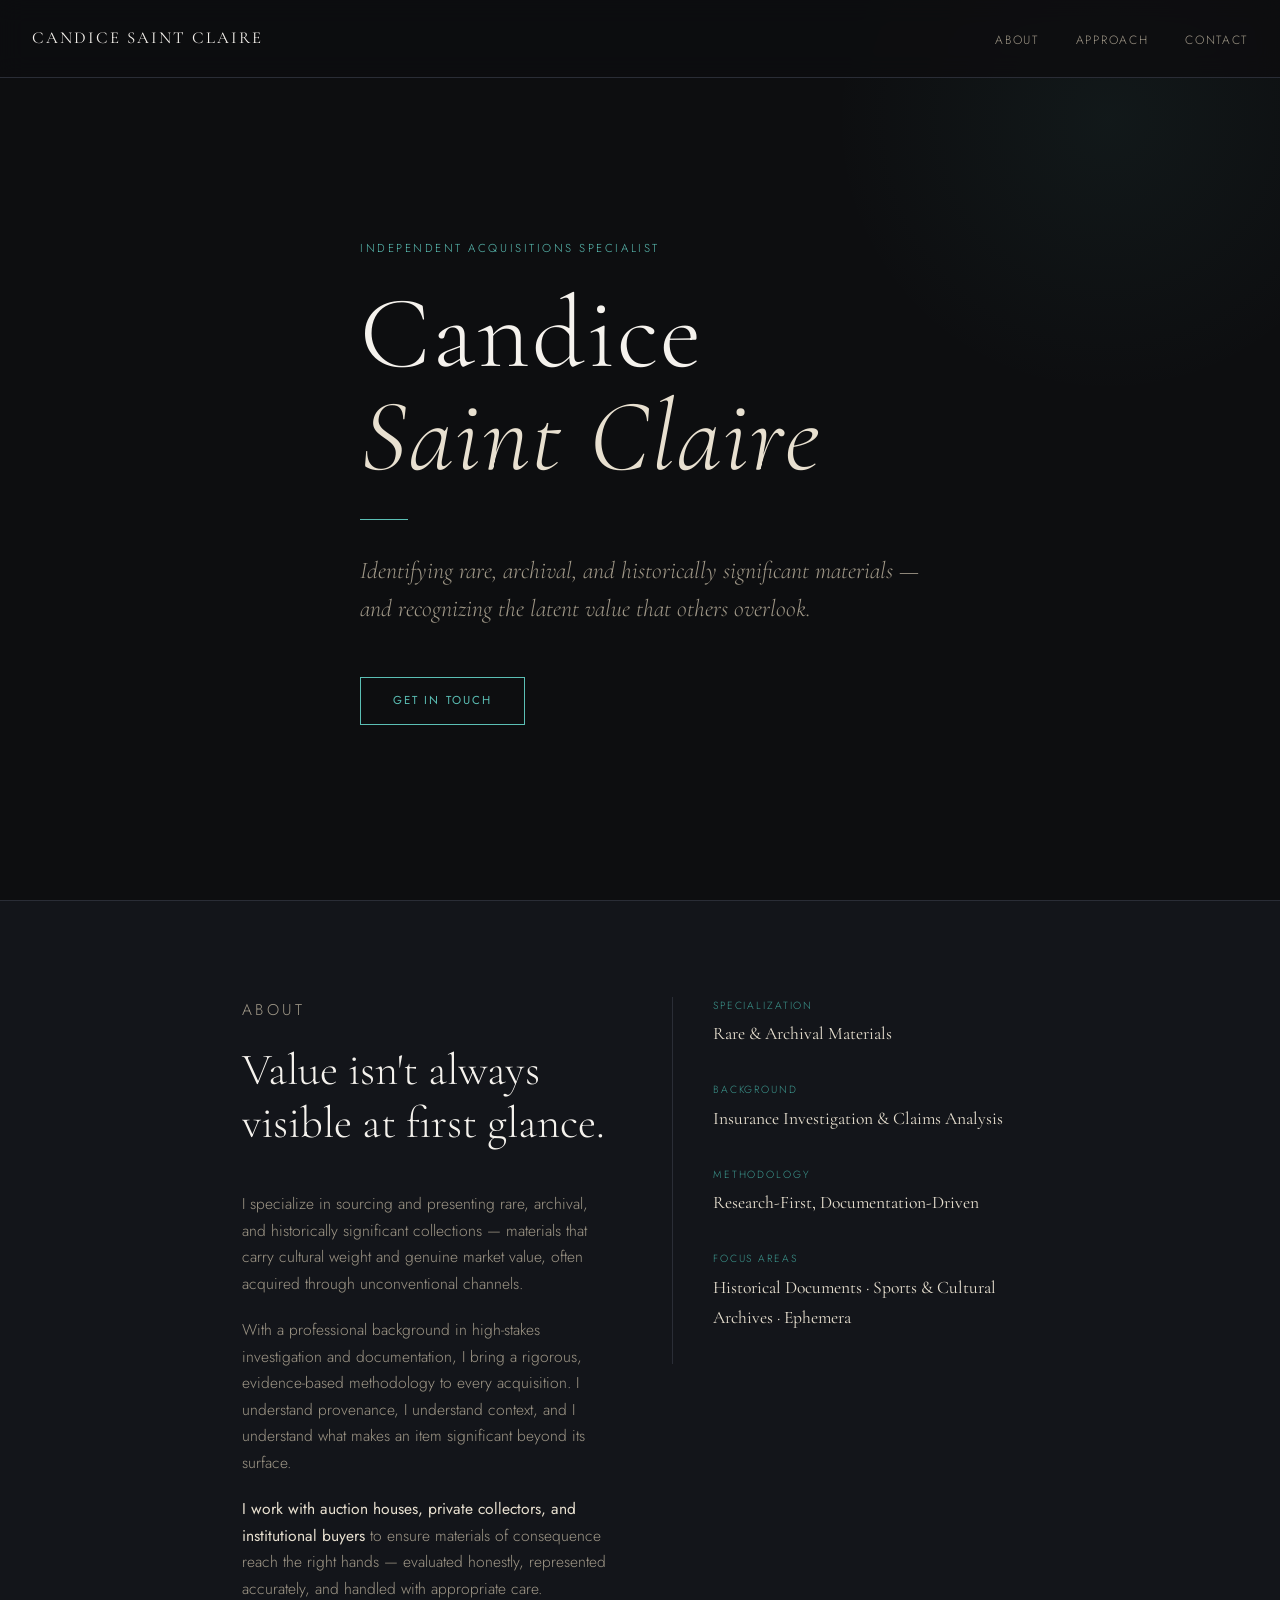
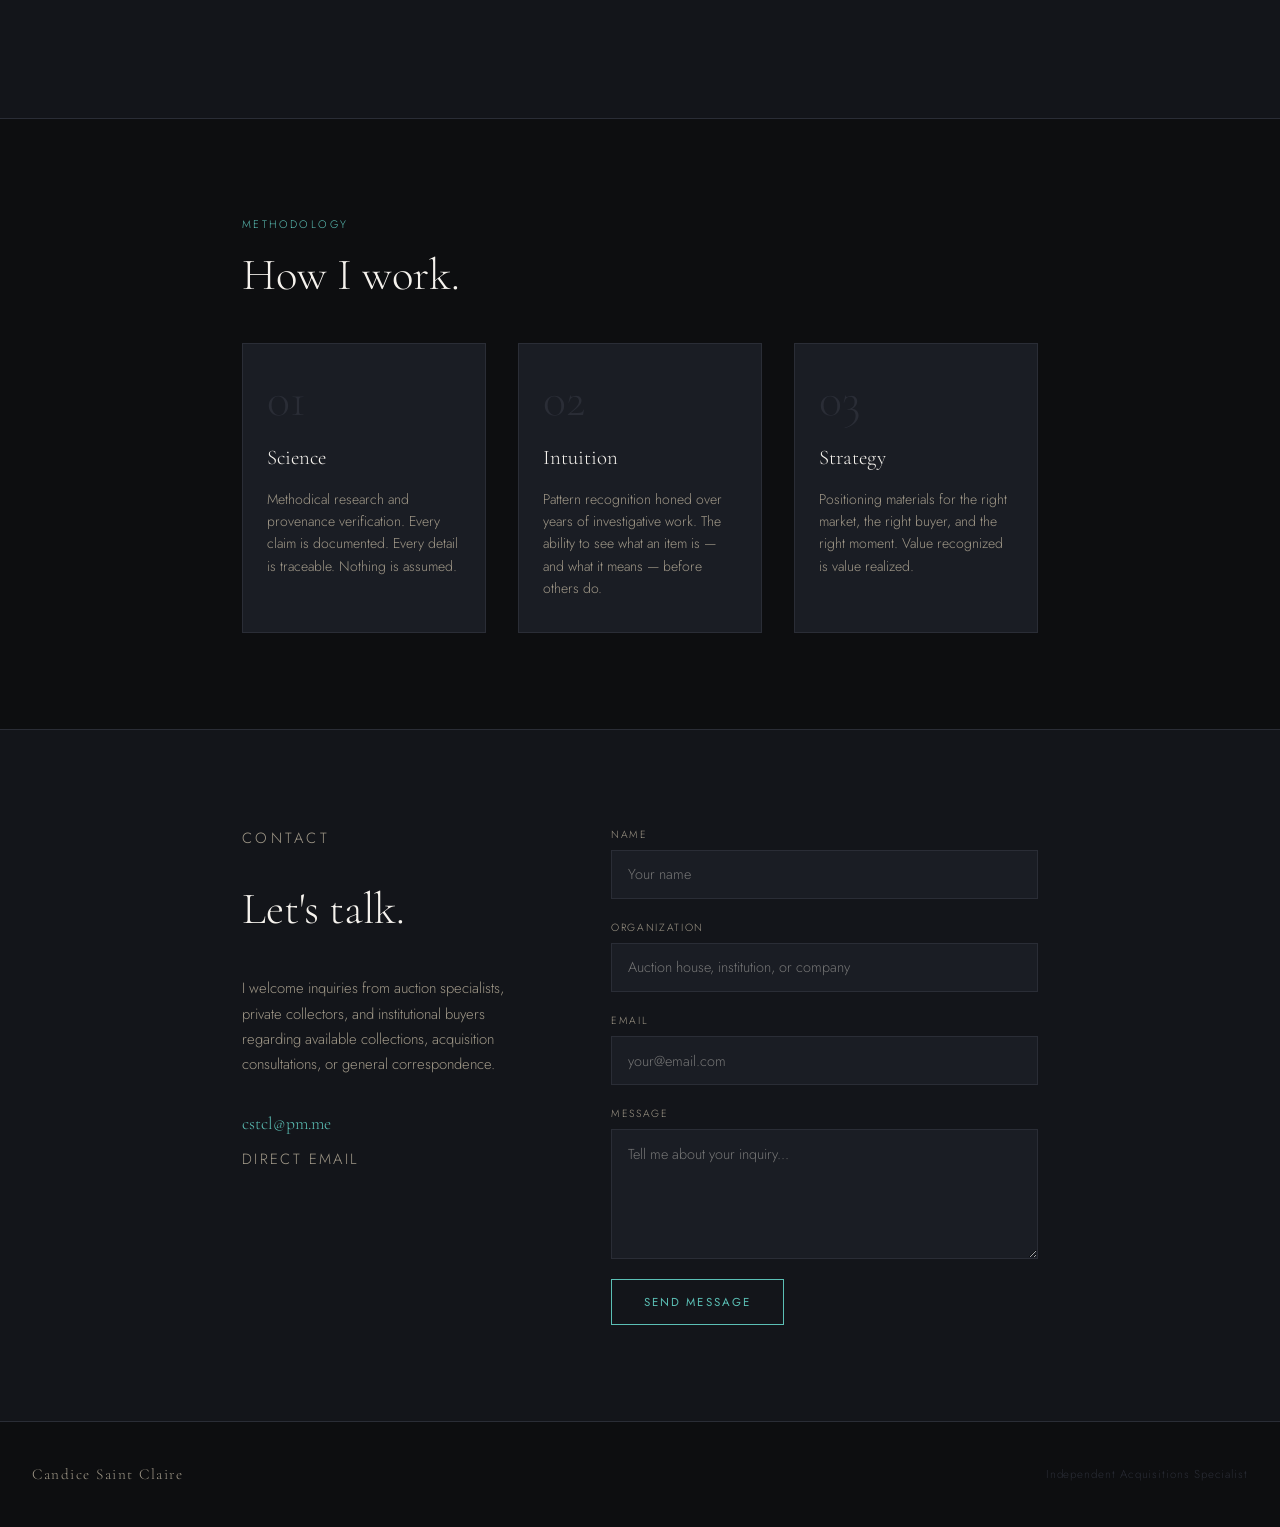
==== index.html @ 941d1e50 "Add files via upload" ====
<!DOCTYPE html>
<html lang="en">
<head>
  <meta charset="UTF-8" />
  <meta name="viewport" content="width=device-width, initial-scale=1.0" />
  <title>Candice Saint Claire — Independent Acquisitions Specialist</title>
  <meta name="description" content="Candice Saint Claire is an independent acquisitions specialist with a focus on rare, archival, and historically significant materials — uncovering the latent value others overlook." />
  <link rel="canonical" href="https://www.candicesaintclaire.com" />
  <link rel="preconnect" href="https://fonts.googleapis.com" />
  <link rel="preconnect" href="https://fonts.gstatic.com" crossorigin />
  <link href="https://fonts.googleapis.com/css2?family=Cormorant+Garamond:ital,wght@0,300;0,400;0,500;0,600;1,300;1,400&family=Jost:wght@300;400;500&display=swap" rel="stylesheet" />

  <style>
    :root {
      --bg:        #0d0e10;
      --bg2:       #13151a;
      --surface:   #1a1d24;
      --border:    #2a2d36;
      --teal:      #5bbfb5;
      --teal-dim:  #3d9990;
      --cream:     #e8e0d0;
      --cream-dim: #a09888;
      --white:     #f5f2ed;
    }

    *, *::before, *::after { box-sizing: border-box; margin: 0; padding: 0; }

    html { scroll-behavior: smooth; }

    body {
      background: var(--bg);
      color: var(--cream);
      font-family: 'Jost', sans-serif;
      font-weight: 300;
      font-size: 16px;
      line-height: 1.7;
      -webkit-font-smoothing: antialiased;
    }

    /* ── LAYOUT ── */
    .container {
      max-width: 860px;
      margin: 0 auto;
      padding: 0 2rem;
    }

    section { padding: 6rem 0; }

    /* ── HEADER / NAV ── */
    header {
      position: fixed;
      top: 0; left: 0; right: 0;
      z-index: 100;
      padding: 1.5rem 2rem;
      display: flex;
      justify-content: space-between;
      align-items: center;
      background: rgba(13,14,16,0.85);
      backdrop-filter: blur(12px);
      border-bottom: 1px solid var(--border);
    }

    .nav-name {
      font-family: 'Cormorant Garamond', serif;
      font-size: 1.05rem;
      font-weight: 400;
      letter-spacing: 0.12em;
      text-transform: uppercase;
      color: var(--white);
    }

    nav a {
      font-size: 0.75rem;
      letter-spacing: 0.14em;
      text-transform: uppercase;
      color: var(--cream-dim);
      text-decoration: none;
      margin-left: 2rem;
      transition: color 0.2s;
    }
    nav a:hover { color: var(--teal); }

    /* ── HERO ── */
    #hero {
      min-height: 100vh;
      display: flex;
      flex-direction: column;
      justify-content: center;
      padding-top: 8rem;
      padding-bottom: 4rem;
      position: relative;
      overflow: hidden;
    }

    #hero::before {
      content: '';
      position: absolute;
      top: -20%;
      right: -10%;
      width: 600px;
      height: 600px;
      background: radial-gradient(circle, rgba(91,191,181,0.06) 0%, transparent 65%);
      pointer-events: none;
    }

    .hero-eyebrow {
      font-size: 0.72rem;
      letter-spacing: 0.22em;
      text-transform: uppercase;
      color: var(--teal);
      margin-bottom: 1.5rem;
      opacity: 0;
      animation: fadeUp 0.8s ease 0.2s forwards;
    }

    .hero-name {
      font-family: 'Cormorant Garamond', serif;
      font-size: clamp(3rem, 8vw, 6.5rem);
      font-weight: 300;
      line-height: 1.0;
      letter-spacing: 0.02em;
      color: var(--white);
      margin-bottom: 2rem;
      opacity: 0;
      animation: fadeUp 0.8s ease 0.4s forwards;
    }

    .hero-name em {
      font-style: italic;
      color: var(--cream);
    }

    .hero-rule {
      width: 48px;
      height: 1px;
      background: var(--teal);
      margin-bottom: 2rem;
      opacity: 0;
      animation: fadeUp 0.8s ease 0.6s forwards;
    }

    .hero-statement {
      font-family: 'Cormorant Garamond', serif;
      font-size: clamp(1.15rem, 2.5vw, 1.5rem);
      font-weight: 300;
      font-style: italic;
      color: var(--cream-dim);
      max-width: 560px;
      line-height: 1.6;
      opacity: 0;
      animation: fadeUp 0.8s ease 0.75s forwards;
    }

    .hero-cta {
      margin-top: 3rem;
      opacity: 0;
      animation: fadeUp 0.8s ease 0.9s forwards;
    }

    .btn {
      display: inline-block;
      padding: 0.85rem 2rem;
      font-family: 'Jost', sans-serif;
      font-size: 0.72rem;
      font-weight: 400;
      letter-spacing: 0.18em;
      text-transform: uppercase;
      text-decoration: none;
      border: 1px solid var(--teal);
      color: var(--teal);
      background: transparent;
      cursor: pointer;
      transition: background 0.25s, color 0.25s;
    }
    .btn:hover { background: var(--teal); color: var(--bg); }

    /* ── SECTION TITLES ── */
    .section-label {
      font-size: 0.68rem;
      letter-spacing: 0.22em;
      text-transform: uppercase;
      color: var(--teal);
      margin-bottom: 1rem;
    }

    .section-title {
      font-family: 'Cormorant Garamond', serif;
      font-size: clamp(1.8rem, 4vw, 2.8rem);
      font-weight: 300;
      color: var(--white);
      line-height: 1.2;
      margin-bottom: 2.5rem;
    }

    /* ── ABOUT ── */
    #about { background: var(--bg2); }

    .about-grid {
      display: grid;
      grid-template-columns: 1fr 1fr;
      gap: 4rem;
      align-items: start;
    }

    .about-body p {
      color: var(--cream-dim);
      margin-bottom: 1.25rem;
      font-size: 0.975rem;
    }

    .about-body p strong {
      color: var(--cream);
      font-weight: 400;
    }

    .credentials {
      border-left: 1px solid var(--border);
      padding-left: 2.5rem;
    }

    .credential-item {
      margin-bottom: 2rem;
    }

    .credential-label {
      font-size: 0.65rem;
      letter-spacing: 0.18em;
      text-transform: uppercase;
      color: var(--teal-dim);
      margin-bottom: 0.3rem;
    }

    .credential-value {
      font-family: 'Cormorant Garamond', serif;
      font-size: 1.1rem;
      color: var(--cream);
      font-weight: 400;
    }

    /* ── APPROACH ── */
    .approach-grid {
      display: grid;
      grid-template-columns: repeat(3, 1fr);
      gap: 2rem;
      margin-top: 1rem;
    }

    .approach-card {
      border: 1px solid var(--border);
      padding: 2rem 1.5rem;
      background: var(--surface);
      transition: border-color 0.25s;
    }
    .approach-card:hover { border-color: var(--teal-dim); }

    .approach-number {
      font-family: 'Cormorant Garamond', serif;
      font-size: 3rem;
      font-weight: 300;
      color: var(--border);
      line-height: 1;
      margin-bottom: 1rem;
    }

    .approach-title {
      font-family: 'Cormorant Garamond', serif;
      font-size: 1.3rem;
      color: var(--white);
      margin-bottom: 0.75rem;
    }

    .approach-desc {
      font-size: 0.875rem;
      color: var(--cream-dim);
      line-height: 1.6;
    }

    /* ── CONTACT ── */
    #contact { background: var(--bg2); }

    .contact-grid {
      display: grid;
      grid-template-columns: 1fr 1.4fr;
      gap: 4rem;
      align-items: start;
    }

    .contact-info p {
      font-size: 0.925rem;
      color: var(--cream-dim);
      margin-bottom: 2rem;
    }

    .contact-email-link {
      display: block;
      font-family: 'Cormorant Garamond', serif;
      font-size: 1.1rem;
      color: var(--teal);
      text-decoration: none;
      margin-bottom: 0.5rem;
      transition: color 0.2s;
    }
    .contact-email-link:hover { color: var(--white); }

    .contact-email-label {
      font-size: 0.65rem;
      letter-spacing: 0.16em;
      text-transform: uppercase;
      color: var(--cream-dim);
    }

    /* ── FORM ── */
    .contact-form {
      display: flex;
      flex-direction: column;
      gap: 1.25rem;
    }

    .form-group {
      display: flex;
      flex-direction: column;
      gap: 0.4rem;
    }

    .form-label {
      font-size: 0.65rem;
      letter-spacing: 0.16em;
      text-transform: uppercase;
      color: var(--cream-dim);
    }

    .form-input,
    .form-textarea {
      background: var(--surface);
      border: 1px solid var(--border);
      color: var(--cream);
      font-family: 'Jost', sans-serif;
      font-size: 0.9rem;
      font-weight: 300;
      padding: 0.85rem 1rem;
      outline: none;
      transition: border-color 0.2s;
      width: 100%;
    }

    .form-input:focus,
    .form-textarea:focus { border-color: var(--teal-dim); }

    .form-textarea { resize: vertical; min-height: 130px; }

    .form-submit {
      align-self: flex-start;
      background: transparent;
      border: 1px solid var(--teal);
      color: var(--teal);
      cursor: pointer;
      font-family: 'Jost', sans-serif;
      font-size: 0.72rem;
      font-weight: 400;
      letter-spacing: 0.18em;
      padding: 0.85rem 2rem;
      text-transform: uppercase;
      transition: background 0.25s, color 0.25s;
    }
    .form-submit:hover { background: var(--teal); color: var(--bg); }

    .form-success {
      display: none;
      font-family: 'Cormorant Garamond', serif;
      font-size: 1.1rem;
      font-style: italic;
      color: var(--teal);
      padding: 1rem 0;
    }

    /* ── FOOTER ── */
    footer {
      padding: 2.5rem 2rem;
      border-top: 1px solid var(--border);
      display: flex;
      justify-content: space-between;
      align-items: center;
    }

    .footer-name {
      font-family: 'Cormorant Garamond', serif;
      font-size: 0.95rem;
      letter-spacing: 0.1em;
      color: var(--cream-dim);
    }

    .footer-note {
      font-size: 0.72rem;
      color: var(--border);
      letter-spacing: 0.08em;
    }

    /* ── DIVIDER ── */
    .rule {
      width: 100%;
      height: 1px;
      background: var(--border);
      margin: 0;
    }

    /* ── ANIMATIONS ── */
    @keyframes fadeUp {
      from { opacity: 0; transform: translateY(20px); }
      to   { opacity: 1; transform: translateY(0); }
    }

    .reveal {
      opacity: 0;
      transform: translateY(24px);
      transition: opacity 0.7s ease, transform 0.7s ease;
    }
    .reveal.visible {
      opacity: 1;
      transform: translateY(0);
    }

    /* ── RESPONSIVE ── */
    @media (max-width: 680px) {
      .about-grid,
      .contact-grid { grid-template-columns: 1fr; gap: 2.5rem; }
      .credentials { border-left: none; border-top: 1px solid var(--border); padding-left: 0; padding-top: 2rem; }
      .approach-grid { grid-template-columns: 1fr; }
      footer { flex-direction: column; gap: 0.75rem; text-align: center; }
      nav a:first-child { margin-left: 0; }
    }
  </style>
</head>

<body>

  <!-- HEADER -->
  <header>
    <span class="nav-name">Candice Saint Claire</span>
    <nav>
      <a href="#about">About</a>
      <a href="#approach">Approach</a>
      <a href="#contact">Contact</a>
    </nav>
  </header>

  <!-- HERO -->
  <section id="hero">
    <div class="container">
      <p class="hero-eyebrow">Independent Acquisitions Specialist</p>
      <h1 class="hero-name">Candice<br><em>Saint Claire</em></h1>
      <div class="hero-rule"></div>
      <p class="hero-statement">Identifying rare, archival, and historically significant materials — and recognizing the latent value that others overlook.</p>
      <div class="hero-cta">
        <a href="#contact" class="btn">Get in Touch</a>
      </div>
    </div>
  </section>

  <div class="rule"></div>

  <!-- ABOUT -->
  <section id="about">
    <div class="container">
      <div class="about-grid">
        <div class="about-body reveal">
          <p class="section-label">About</p>
          <h2 class="section-title">Value isn't always visible at first glance.</h2>
          <p>I specialize in sourcing and presenting rare, archival, and historically significant collections — materials that carry cultural weight and genuine market value, often acquired through unconventional channels.</p>
          <p>With a professional background in high-stakes investigation and documentation, I bring a rigorous, evidence-based methodology to every acquisition. I understand provenance, I understand context, and I understand what makes an item significant beyond its surface.</p>
          <p><strong>I work with auction houses, private collectors, and institutional buyers</strong> to ensure materials of consequence reach the right hands — evaluated honestly, represented accurately, and handled with appropriate care.</p>
        </div>
        <div class="credentials reveal">
          <div class="credential-item">
            <p class="credential-label">Specialization</p>
            <p class="credential-value">Rare &amp; Archival Materials</p>
          </div>
          <div class="credential-item">
            <p class="credential-label">Background</p>
            <p class="credential-value">Insurance Investigation &amp; Claims Analysis</p>
          </div>
          <div class="credential-item">
            <p class="credential-label">Methodology</p>
            <p class="credential-value">Research-First, Documentation-Driven</p>
          </div>
          <div class="credential-item">
            <p class="credential-label">Focus Areas</p>
            <p class="credential-value">Historical Documents · Sports &amp; Cultural Archives · Ephemera</p>
          </div>
        </div>
      </div>
    </div>
  </section>

  <div class="rule"></div>

  <!-- APPROACH -->
  <section id="approach">
    <div class="container">
      <div class="reveal">
        <p class="section-label">Methodology</p>
        <h2 class="section-title">How I work.</h2>
      </div>
      <div class="approach-grid">
        <div class="approach-card reveal">
          <p class="approach-number">01</p>
          <p class="approach-title">Science</p>
          <p class="approach-desc">Methodical research and provenance verification. Every claim is documented. Every detail is traceable. Nothing is assumed.</p>
        </div>
        <div class="approach-card reveal">
          <p class="approach-number">02</p>
          <p class="approach-title">Intuition</p>
          <p class="approach-desc">Pattern recognition honed over years of investigative work. The ability to see what an item is — and what it means — before others do.</p>
        </div>
        <div class="approach-card reveal">
          <p class="approach-number">03</p>
          <p class="approach-title">Strategy</p>
          <p class="approach-desc">Positioning materials for the right market, the right buyer, and the right moment. Value recognized is value realized.</p>
        </div>
      </div>
    </div>
  </section>

  <div class="rule"></div>

  <!-- CONTACT -->
  <section id="contact">
    <div class="container">
      <div class="contact-grid">
        <div class="contact-info reveal">
          <p class="section-label">Contact</p>
          <h2 class="section-title">Let's talk.</h2>
          <p>I welcome inquiries from auction specialists, private collectors, and institutional buyers regarding available collections, acquisition consultations, or general correspondence.</p>
          <a href="mailto:cstcl@pm.me" class="contact-email-link">cstcl@pm.me</a>
          <p class="contact-email-label">Direct Email</p>
        </div>
        <div class="reveal">
          <!-- FORMSPREE: Replace YOUR_FORM_ID with your Formspree form ID -->
          <form
            class="contact-form"
            id="contactForm"
            action="https://formspree.io/f/YOUR_FORM_ID"
            method="POST"
          >
            <div class="form-group">
              <label class="form-label" for="name">Name</label>
              <input class="form-input" type="text" id="name" name="name" required placeholder="Your name" />
            </div>
            <div class="form-group">
              <label class="form-label" for="org">Organization</label>
              <input class="form-input" type="text" id="org" name="organization" placeholder="Auction house, institution, or company" />
            </div>
            <div class="form-group">
              <label class="form-label" for="email">Email</label>
              <input class="form-input" type="email" id="email" name="email" required placeholder="your@email.com" />
            </div>
            <div class="form-group">
              <label class="form-label" for="message">Message</label>
              <textarea class="form-textarea" id="message" name="message" required placeholder="Tell me about your inquiry..."></textarea>
            </div>
            <button type="submit" class="form-submit">Send Message</button>
          </form>
          <p class="form-success" id="formSuccess">Thank you — I'll be in touch shortly.</p>
        </div>
      </div>
    </div>
  </section>

  <!-- FOOTER -->
  <footer>
    <span class="footer-name">Candice Saint Claire</span>
    <span class="footer-note">Independent Acquisitions Specialist</span>
  </footer>

  <script>
    // Scroll reveal
    const revealEls = document.querySelectorAll('.reveal');
    const observer = new IntersectionObserver((entries) => {
      entries.forEach(entry => {
        if (entry.isIntersecting) {
          entry.target.classList.add('visible');
          observer.unobserve(entry.target);
        }
      });
    }, { threshold: 0.12 });
    revealEls.forEach(el => observer.observe(el));

    // Formspree AJAX submission
    const form = document.getElementById('contactForm');
    const success = document.getElementById('formSuccess');
    if (form) {
      form.addEventListener('submit', async (e) => {
        e.preventDefault();
        const data = new FormData(form);
        const res = await fetch(form.action, {
          method: 'POST',
          body: data,
          headers: { 'Accept': 'application/json' }
        });
        if (res.ok) {
          form.style.display = 'none';
          success.style.display = 'block';
        }
      });
    }
  </script>

</body>
</html>
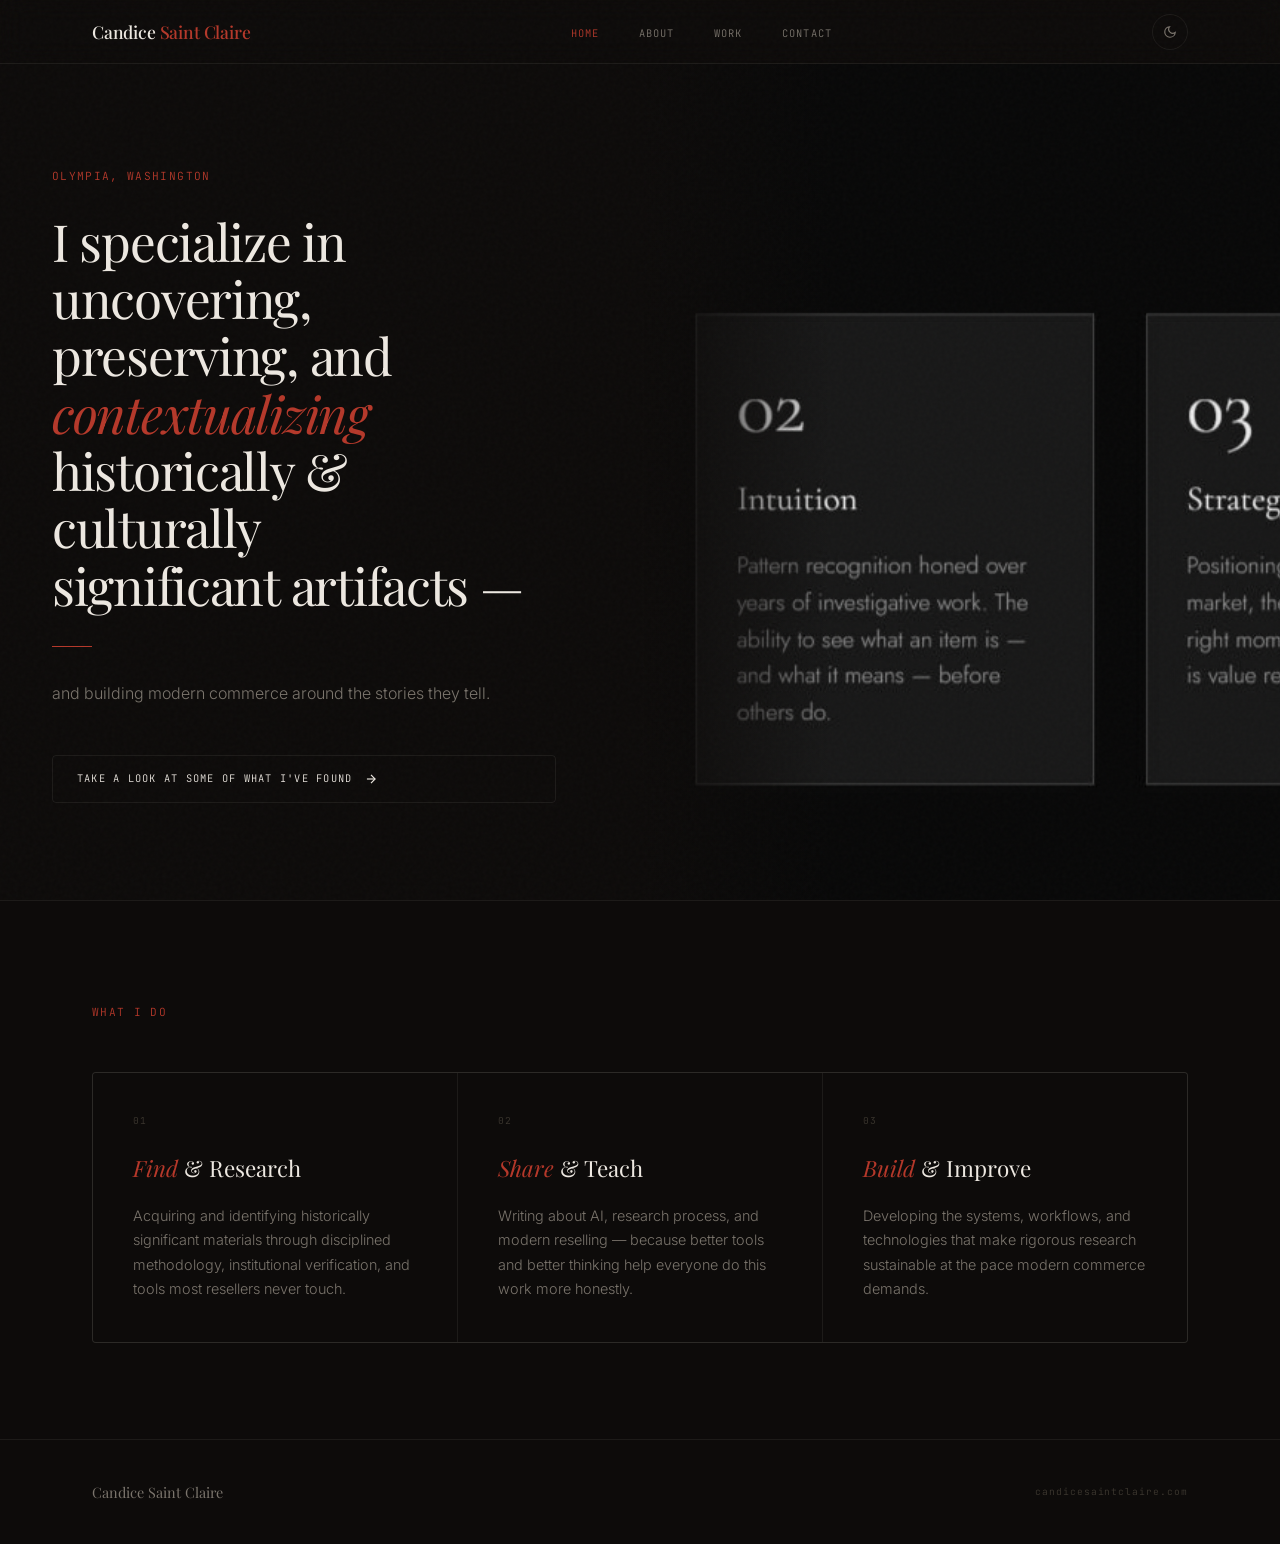
==== commit b3b11728: "Add files via upload" ====
--- a/index.html
+++ b/index.html
@@ -3,606 +3,121 @@
 <head>
   <meta charset="UTF-8" />
   <meta name="viewport" content="width=device-width, initial-scale=1.0" />
-  <title>Candice Saint Claire — Independent Acquisitions Specialist</title>
-  <meta name="description" content="Candice Saint Claire is an independent acquisitions specialist with a focus on rare, archival, and historically significant materials — uncovering the latent value others overlook." />
-  <link rel="canonical" href="https://www.candicesaintclaire.com" />
-  <link rel="preconnect" href="https://fonts.googleapis.com" />
-  <link rel="preconnect" href="https://fonts.gstatic.com" crossorigin />
-  <link href="https://fonts.googleapis.com/css2?family=Cormorant+Garamond:ital,wght@0,300;0,400;0,500;0,600;1,300;1,400&family=Jost:wght@300;400;500&display=swap" rel="stylesheet" />
-
-  <style>
-    :root {
-      --bg:        #0d0e10;
-      --bg2:       #13151a;
-      --surface:   #1a1d24;
-      --border:    #2a2d36;
-      --teal:      #5bbfb5;
-      --teal-dim:  #3d9990;
-      --cream:     #e8e0d0;
-      --cream-dim: #a09888;
-      --white:     #f5f2ed;
-    }
-
-    *, *::before, *::after { box-sizing: border-box; margin: 0; padding: 0; }
-
-    html { scroll-behavior: smooth; }
-
-    body {
-      background: var(--bg);
-      color: var(--cream);
-      font-family: 'Jost', sans-serif;
-      font-weight: 300;
-      font-size: 16px;
-      line-height: 1.7;
-      -webkit-font-smoothing: antialiased;
-    }
-
-    /* ── LAYOUT ── */
-    .container {
-      max-width: 860px;
-      margin: 0 auto;
-      padding: 0 2rem;
-    }
-
-    section { padding: 6rem 0; }
-
-    /* ── HEADER / NAV ── */
-    header {
-      position: fixed;
-      top: 0; left: 0; right: 0;
-      z-index: 100;
-      padding: 1.5rem 2rem;
-      display: flex;
-      justify-content: space-between;
-      align-items: center;
-      background: rgba(13,14,16,0.85);
-      backdrop-filter: blur(12px);
-      border-bottom: 1px solid var(--border);
-    }
-
-    .nav-name {
-      font-family: 'Cormorant Garamond', serif;
-      font-size: 1.05rem;
-      font-weight: 400;
-      letter-spacing: 0.12em;
-      text-transform: uppercase;
-      color: var(--white);
-    }
-
-    nav a {
-      font-size: 0.75rem;
-      letter-spacing: 0.14em;
-      text-transform: uppercase;
-      color: var(--cream-dim);
-      text-decoration: none;
-      margin-left: 2rem;
-      transition: color 0.2s;
-    }
-    nav a:hover { color: var(--teal); }
-
-    /* ── HERO ── */
-    #hero {
-      min-height: 100vh;
-      display: flex;
-      flex-direction: column;
-      justify-content: center;
-      padding-top: 8rem;
-      padding-bottom: 4rem;
-      position: relative;
-      overflow: hidden;
-    }
-
-    #hero::before {
-      content: '';
-      position: absolute;
-      top: -20%;
-      right: -10%;
-      width: 600px;
-      height: 600px;
-      background: radial-gradient(circle, rgba(91,191,181,0.06) 0%, transparent 65%);
-      pointer-events: none;
-    }
-
-    .hero-eyebrow {
-      font-size: 0.72rem;
-      letter-spacing: 0.22em;
-      text-transform: uppercase;
-      color: var(--teal);
-      margin-bottom: 1.5rem;
-      opacity: 0;
-      animation: fadeUp 0.8s ease 0.2s forwards;
-    }
-
-    .hero-name {
-      font-family: 'Cormorant Garamond', serif;
-      font-size: clamp(3rem, 8vw, 6.5rem);
-      font-weight: 300;
-      line-height: 1.0;
-      letter-spacing: 0.02em;
-      color: var(--white);
-      margin-bottom: 2rem;
-      opacity: 0;
-      animation: fadeUp 0.8s ease 0.4s forwards;
-    }
-
-    .hero-name em {
-      font-style: italic;
-      color: var(--cream);
-    }
-
-    .hero-rule {
-      width: 48px;
-      height: 1px;
-      background: var(--teal);
-      margin-bottom: 2rem;
-      opacity: 0;
-      animation: fadeUp 0.8s ease 0.6s forwards;
-    }
-
-    .hero-statement {
-      font-family: 'Cormorant Garamond', serif;
-      font-size: clamp(1.15rem, 2.5vw, 1.5rem);
-      font-weight: 300;
-      font-style: italic;
-      color: var(--cream-dim);
-      max-width: 560px;
-      line-height: 1.6;
-      opacity: 0;
-      animation: fadeUp 0.8s ease 0.75s forwards;
-    }
-
-    .hero-cta {
-      margin-top: 3rem;
-      opacity: 0;
-      animation: fadeUp 0.8s ease 0.9s forwards;
-    }
-
-    .btn {
-      display: inline-block;
-      padding: 0.85rem 2rem;
-      font-family: 'Jost', sans-serif;
-      font-size: 0.72rem;
-      font-weight: 400;
-      letter-spacing: 0.18em;
-      text-transform: uppercase;
-      text-decoration: none;
-      border: 1px solid var(--teal);
-      color: var(--teal);
-      background: transparent;
-      cursor: pointer;
-      transition: background 0.25s, color 0.25s;
-    }
-    .btn:hover { background: var(--teal); color: var(--bg); }
-
-    /* ── SECTION TITLES ── */
-    .section-label {
-      font-size: 0.68rem;
-      letter-spacing: 0.22em;
-      text-transform: uppercase;
-      color: var(--teal);
-      margin-bottom: 1rem;
-    }
-
-    .section-title {
-      font-family: 'Cormorant Garamond', serif;
-      font-size: clamp(1.8rem, 4vw, 2.8rem);
-      font-weight: 300;
-      color: var(--white);
-      line-height: 1.2;
-      margin-bottom: 2.5rem;
-    }
-
-    /* ── ABOUT ── */
-    #about { background: var(--bg2); }
-
-    .about-grid {
-      display: grid;
-      grid-template-columns: 1fr 1fr;
-      gap: 4rem;
-      align-items: start;
-    }
-
-    .about-body p {
-      color: var(--cream-dim);
-      margin-bottom: 1.25rem;
-      font-size: 0.975rem;
-    }
-
-    .about-body p strong {
-      color: var(--cream);
-      font-weight: 400;
-    }
-
-    .credentials {
-      border-left: 1px solid var(--border);
-      padding-left: 2.5rem;
-    }
-
-    .credential-item {
-      margin-bottom: 2rem;
-    }
-
-    .credential-label {
-      font-size: 0.65rem;
-      letter-spacing: 0.18em;
-      text-transform: uppercase;
-      color: var(--teal-dim);
-      margin-bottom: 0.3rem;
-    }
-
-    .credential-value {
-      font-family: 'Cormorant Garamond', serif;
-      font-size: 1.1rem;
-      color: var(--cream);
-      font-weight: 400;
-    }
-
-    /* ── APPROACH ── */
-    .approach-grid {
-      display: grid;
-      grid-template-columns: repeat(3, 1fr);
-      gap: 2rem;
-      margin-top: 1rem;
-    }
-
-    .approach-card {
-      border: 1px solid var(--border);
-      padding: 2rem 1.5rem;
-      background: var(--surface);
-      transition: border-color 0.25s;
-    }
-    .approach-card:hover { border-color: var(--teal-dim); }
-
-    .approach-number {
-      font-family: 'Cormorant Garamond', serif;
-      font-size: 3rem;
-      font-weight: 300;
-      color: var(--border);
-      line-height: 1;
-      margin-bottom: 1rem;
-    }
-
-    .approach-title {
-      font-family: 'Cormorant Garamond', serif;
-      font-size: 1.3rem;
-      color: var(--white);
-      margin-bottom: 0.75rem;
-    }
-
-    .approach-desc {
-      font-size: 0.875rem;
-      color: var(--cream-dim);
-      line-height: 1.6;
-    }
-
-    /* ── CONTACT ── */
-    #contact { background: var(--bg2); }
-
-    .contact-grid {
-      display: grid;
-      grid-template-columns: 1fr 1.4fr;
-      gap: 4rem;
-      align-items: start;
-    }
-
-    .contact-info p {
-      font-size: 0.925rem;
-      color: var(--cream-dim);
-      margin-bottom: 2rem;
-    }
-
-    .contact-email-link {
-      display: block;
-      font-family: 'Cormorant Garamond', serif;
-      font-size: 1.1rem;
-      color: var(--teal);
-      text-decoration: none;
-      margin-bottom: 0.5rem;
-      transition: color 0.2s;
-    }
-    .contact-email-link:hover { color: var(--white); }
-
-    .contact-email-label {
-      font-size: 0.65rem;
-      letter-spacing: 0.16em;
-      text-transform: uppercase;
-      color: var(--cream-dim);
-    }
-
-    /* ── FORM ── */
-    .contact-form {
-      display: flex;
-      flex-direction: column;
-      gap: 1.25rem;
-    }
-
-    .form-group {
-      display: flex;
-      flex-direction: column;
-      gap: 0.4rem;
-    }
-
-    .form-label {
-      font-size: 0.65rem;
-      letter-spacing: 0.16em;
-      text-transform: uppercase;
-      color: var(--cream-dim);
-    }
-
-    .form-input,
-    .form-textarea {
-      background: var(--surface);
-      border: 1px solid var(--border);
-      color: var(--cream);
-      font-family: 'Jost', sans-serif;
-      font-size: 0.9rem;
-      font-weight: 300;
-      padding: 0.85rem 1rem;
-      outline: none;
-      transition: border-color 0.2s;
-      width: 100%;
-    }
-
-    .form-input:focus,
-    .form-textarea:focus { border-color: var(--teal-dim); }
-
-    .form-textarea { resize: vertical; min-height: 130px; }
-
-    .form-submit {
-      align-self: flex-start;
-      background: transparent;
-      border: 1px solid var(--teal);
-      color: var(--teal);
-      cursor: pointer;
-      font-family: 'Jost', sans-serif;
-      font-size: 0.72rem;
-      font-weight: 400;
-      letter-spacing: 0.18em;
-      padding: 0.85rem 2rem;
-      text-transform: uppercase;
-      transition: background 0.25s, color 0.25s;
-    }
-    .form-submit:hover { background: var(--teal); color: var(--bg); }
-
-    .form-success {
-      display: none;
-      font-family: 'Cormorant Garamond', serif;
-      font-size: 1.1rem;
-      font-style: italic;
-      color: var(--teal);
-      padding: 1rem 0;
-    }
-
-    /* ── FOOTER ── */
-    footer {
-      padding: 2.5rem 2rem;
-      border-top: 1px solid var(--border);
-      display: flex;
-      justify-content: space-between;
-      align-items: center;
-    }
-
-    .footer-name {
-      font-family: 'Cormorant Garamond', serif;
-      font-size: 0.95rem;
-      letter-spacing: 0.1em;
-      color: var(--cream-dim);
-    }
-
-    .footer-note {
-      font-size: 0.72rem;
-      color: var(--border);
-      letter-spacing: 0.08em;
-    }
-
-    /* ── DIVIDER ── */
-    .rule {
-      width: 100%;
-      height: 1px;
-      background: var(--border);
-      margin: 0;
-    }
-
-    /* ── ANIMATIONS ── */
-    @keyframes fadeUp {
-      from { opacity: 0; transform: translateY(20px); }
-      to   { opacity: 1; transform: translateY(0); }
-    }
-
-    .reveal {
-      opacity: 0;
-      transform: translateY(24px);
-      transition: opacity 0.7s ease, transform 0.7s ease;
-    }
-    .reveal.visible {
-      opacity: 1;
-      transform: translateY(0);
-    }
-
-    /* ── RESPONSIVE ── */
-    @media (max-width: 680px) {
-      .about-grid,
-      .contact-grid { grid-template-columns: 1fr; gap: 2.5rem; }
-      .credentials { border-left: none; border-top: 1px solid var(--border); padding-left: 0; padding-top: 2rem; }
-      .approach-grid { grid-template-columns: 1fr; }
-      footer { flex-direction: column; gap: 0.75rem; text-align: center; }
-      nav a:first-child { margin-left: 0; }
-    }
-  </style>
+  <title>Candice Saint Claire</title>
+  <meta name="description" content="Independent archival researcher and acquisitions specialist specializing in historically and culturally significant artifacts." />
+  <link rel="stylesheet" href="style.css" />
 </head>
-
 <body>
 
-  <!-- HEADER -->
-  <header>
-    <span class="nav-name">Candice Saint Claire</span>
-    <nav>
-      <a href="#about">About</a>
-      <a href="#approach">Approach</a>
-      <a href="#contact">Contact</a>
-    </nav>
-  </header>
-
-  <!-- HERO -->
-  <section id="hero">
-    <div class="container">
-      <p class="hero-eyebrow">Independent Acquisitions Specialist</p>
-      <h1 class="hero-name">Candice<br><em>Saint Claire</em></h1>
-      <div class="hero-rule"></div>
-      <p class="hero-statement">Identifying rare, archival, and historically significant materials — and recognizing the latent value that others overlook.</p>
-      <div class="hero-cta">
-        <a href="#contact" class="btn">Get in Touch</a>
+  <!-- Navigation -->
+  <nav>
+    <div class="nav-inner">
+      <a href="index.html" class="nav-logo">Candice <span>Saint Claire</span></a>
+      <ul class="nav-links">
+        <li><a href="index.html">Home</a></li>
+        <li><a href="about.html">About</a></li>
+        <li><a href="work.html">Work</a></li>
+        <li><a href="contact.html">Contact</a></li>
+      </ul>
+      <div style="display:flex;align-items:center;gap:1rem;">
+        <button class="theme-toggle" id="theme-toggle" aria-label="Toggle theme">
+          <svg class="icon-moon" viewBox="0 0 24 24" fill="none" stroke="currentColor" stroke-width="2">
+            <path d="M21 12.79A9 9 0 1 1 11.21 3 7 7 0 0 0 21 12.79z"/>
+          </svg>
+          <svg class="icon-sun" viewBox="0 0 24 24" fill="none" stroke="currentColor" stroke-width="2">
+            <circle cx="12" cy="12" r="5"/>
+            <line x1="12" y1="1" x2="12" y2="3"/>
+            <line x1="12" y1="21" x2="12" y2="23"/>
+            <line x1="4.22" y1="4.22" x2="5.64" y2="5.64"/>
+            <line x1="18.36" y1="18.36" x2="19.78" y2="19.78"/>
+            <line x1="1" y1="12" x2="3" y2="12"/>
+            <line x1="21" y1="12" x2="23" y2="12"/>
+            <line x1="4.22" y1="19.78" x2="5.64" y2="18.36"/>
+            <line x1="18.36" y1="5.64" x2="19.78" y2="4.22"/>
+          </svg>
+        </button>
+        <button class="nav-mobile-toggle" aria-label="Menu">
+          <span></span><span></span><span></span>
+        </button>
       </div>
     </div>
-  </section>
+  </nav>
 
-  <div class="rule"></div>
+  <main class="page">
 
-  <!-- ABOUT -->
-  <section id="about">
-    <div class="container">
-      <div class="about-grid">
-        <div class="about-body reveal">
-          <p class="section-label">About</p>
-          <h2 class="section-title">Value isn't always visible at first glance.</h2>
-          <p>I specialize in sourcing and presenting rare, archival, and historically significant collections — materials that carry cultural weight and genuine market value, often acquired through unconventional channels.</p>
-          <p>With a professional background in high-stakes investigation and documentation, I bring a rigorous, evidence-based methodology to every acquisition. I understand provenance, I understand context, and I understand what makes an item significant beyond its surface.</p>
-          <p><strong>I work with auction houses, private collectors, and institutional buyers</strong> to ensure materials of consequence reach the right hands — evaluated honestly, represented accurately, and handled with appropriate care.</p>
+    <!-- Hero -->
+    <section class="hero">
+      <div class="hero-content container fade-up">
+        <div class="hero-label">
+          <span class="mono">Olympia, Washington</span>
         </div>
-        <div class="credentials reveal">
-          <div class="credential-item">
-            <p class="credential-label">Specialization</p>
-            <p class="credential-value">Rare &amp; Archival Materials</p>
+        <h1 class="hero-title">
+          I specialize in uncovering,<br>
+          preserving, and <em>contextualizing</em><br>
+          historically &amp; culturally<br>
+          significant artifacts —
+        </h1>
+        <div class="hero-divider"></div>
+        <p class="hero-body delay-2 fade-up">
+          and building modern commerce around the stories they tell.
+        </p>
+        <a href="work.html" class="hero-cta delay-3 fade-up">
+          Take a look at some of what I've found
+          <svg viewBox="0 0 24 24" fill="none" stroke="currentColor" stroke-width="2" width="14" height="14" style="width:14px;height:14px;flex-shrink:0;">
+            <line x1="5" y1="12" x2="19" y2="12"/>
+            <polyline points="12 5 19 12 12 19"/>
+          </svg>
+        </a>
+      </div>
+      <div class="hero-image">
+        <img src="candice.png" alt="Candice Saint Claire" />
+      </div>
+    </section>
+
+    <!-- Pillars -->
+    <section class="pillars">
+      <div class="container">
+        <div class="pillars-header observe">
+          <span class="mono">What I do</span>
+        </div>
+        <div class="pillars-grid">
+          <div class="pillar observe">
+            <div class="pillar-number">01</div>
+            <h2 class="pillar-title"><span>Find</span> &amp; Research</h2>
+            <p class="pillar-body">
+              Acquiring and identifying historically significant materials through disciplined methodology, institutional verification, and tools most resellers never touch.
+            </p>
           </div>
-          <div class="credential-item">
-            <p class="credential-label">Background</p>
-            <p class="credential-value">Insurance Investigation &amp; Claims Analysis</p>
+          <div class="pillar observe">
+            <div class="pillar-number">02</div>
+            <h2 class="pillar-title"><span>Share</span> &amp; Teach</h2>
+            <p class="pillar-body">
+              Writing about AI, research process, and modern reselling — because better tools and better thinking help everyone do this work more honestly.
+            </p>
           </div>
-          <div class="credential-item">
-            <p class="credential-label">Methodology</p>
-            <p class="credential-value">Research-First, Documentation-Driven</p>
-          </div>
-          <div class="credential-item">
-            <p class="credential-label">Focus Areas</p>
-            <p class="credential-value">Historical Documents · Sports &amp; Cultural Archives · Ephemera</p>
+          <div class="pillar observe">
+            <div class="pillar-number">03</div>
+            <h2 class="pillar-title"><span>Build</span> &amp; Improve</h2>
+            <p class="pillar-body">
+              Developing the systems, workflows, and technologies that make rigorous research sustainable at the pace modern commerce demands.
+            </p>
           </div>
         </div>
       </div>
-    </div>
-  </section>
+    </section>
 
-  <div class="rule"></div>
+  </main>
 
-  <!-- APPROACH -->
-  <section id="approach">
+  <!-- Footer -->
+  <footer>
     <div class="container">
-      <div class="reveal">
-        <p class="section-label">Methodology</p>
-        <h2 class="section-title">How I work.</h2>
-      </div>
-      <div class="approach-grid">
-        <div class="approach-card reveal">
-          <p class="approach-number">01</p>
-          <p class="approach-title">Science</p>
-          <p class="approach-desc">Methodical research and provenance verification. Every claim is documented. Every detail is traceable. Nothing is assumed.</p>
-        </div>
-        <div class="approach-card reveal">
-          <p class="approach-number">02</p>
-          <p class="approach-title">Intuition</p>
-          <p class="approach-desc">Pattern recognition honed over years of investigative work. The ability to see what an item is — and what it means — before others do.</p>
-        </div>
-        <div class="approach-card reveal">
-          <p class="approach-number">03</p>
-          <p class="approach-title">Strategy</p>
-          <p class="approach-desc">Positioning materials for the right market, the right buyer, and the right moment. Value recognized is value realized.</p>
-        </div>
+      <div class="footer-inner">
+        <span class="footer-name">Candice Saint Claire</span>
+        <span class="footer-copy">candicesaintclaire.com</span>
       </div>
     </div>
-  </section>
-
-  <div class="rule"></div>
-
-  <!-- CONTACT -->
-  <section id="contact">
-    <div class="container">
-      <div class="contact-grid">
-        <div class="contact-info reveal">
-          <p class="section-label">Contact</p>
-          <h2 class="section-title">Let's talk.</h2>
-          <p>I welcome inquiries from auction specialists, private collectors, and institutional buyers regarding available collections, acquisition consultations, or general correspondence.</p>
-          <a href="mailto:cstcl@pm.me" class="contact-email-link">cstcl@pm.me</a>
-          <p class="contact-email-label">Direct Email</p>
-        </div>
-        <div class="reveal">
-          <!-- FORMSPREE: Replace YOUR_FORM_ID with your Formspree form ID -->
-          <form
-            class="contact-form"
-            id="contactForm"
-            action="https://formspree.io/f/YOUR_FORM_ID"
-            method="POST"
-          >
-            <div class="form-group">
-              <label class="form-label" for="name">Name</label>
-              <input class="form-input" type="text" id="name" name="name" required placeholder="Your name" />
-            </div>
-            <div class="form-group">
-              <label class="form-label" for="org">Organization</label>
-              <input class="form-input" type="text" id="org" name="organization" placeholder="Auction house, institution, or company" />
-            </div>
-            <div class="form-group">
-              <label class="form-label" for="email">Email</label>
-              <input class="form-input" type="email" id="email" name="email" required placeholder="your@email.com" />
-            </div>
-            <div class="form-group">
-              <label class="form-label" for="message">Message</label>
-              <textarea class="form-textarea" id="message" name="message" required placeholder="Tell me about your inquiry..."></textarea>
-            </div>
-            <button type="submit" class="form-submit">Send Message</button>
-          </form>
-          <p class="form-success" id="formSuccess">Thank you — I'll be in touch shortly.</p>
-        </div>
-      </div>
-    </div>
-  </section>
-
-  <!-- FOOTER -->
-  <footer>
-    <span class="footer-name">Candice Saint Claire</span>
-    <span class="footer-note">Independent Acquisitions Specialist</span>
   </footer>
 
-  <script>
-    // Scroll reveal
-    const revealEls = document.querySelectorAll('.reveal');
-    const observer = new IntersectionObserver((entries) => {
-      entries.forEach(entry => {
-        if (entry.isIntersecting) {
-          entry.target.classList.add('visible');
-          observer.unobserve(entry.target);
-        }
-      });
-    }, { threshold: 0.12 });
-    revealEls.forEach(el => observer.observe(el));
-
-    // Formspree AJAX submission
-    const form = document.getElementById('contactForm');
-    const success = document.getElementById('formSuccess');
-    if (form) {
-      form.addEventListener('submit', async (e) => {
-        e.preventDefault();
-        const data = new FormData(form);
-        const res = await fetch(form.action, {
-          method: 'POST',
-          body: data,
-          headers: { 'Accept': 'application/json' }
-        });
-        if (res.ok) {
-          form.style.display = 'none';
-          success.style.display = 'block';
-        }
-      });
-    }
-  </script>
-
+  <script src="script.js"></script>
 </body>
 </html>
--- a/style.css
+++ b/style.css
@@ -0,0 +1,973 @@
+/* ============================================
+   SAINT CLAIREVOYANT — Candice Saint Claire
+   ============================================ */
+
+@import url('https://fonts.googleapis.com/css2?family=Playfair+Display:ital,wght@0,400;0,500;0,600;1,400;1,500&family=Inter:wght@300;400;500&family=JetBrains+Mono:wght@400;500&display=swap');
+
+/* ---- CSS Variables ---- */
+:root {
+  --bg:             #0D0B0A;
+  --bg-secondary:   #151210;
+  --bg-card:        #1A1714;
+  --text:           #EDE8E1;
+  --text-muted:     #7A746C;
+  --text-faint:     #3D3830;
+  --accent:         #B5382A;
+  --accent-hover:   #CC4030;
+  --accent-subtle:  rgba(181, 56, 42, 0.12);
+  --border:         rgba(237, 232, 225, 0.07);
+  --border-accent:  rgba(181, 56, 42, 0.3);
+  --shadow:         0 1px 3px rgba(0,0,0,0.4), 0 8px 32px rgba(0,0,0,0.3);
+
+  --font-display: 'Playfair Display', Georgia, serif;
+  --font-body:    'Inter', system-ui, sans-serif;
+  --font-mono:    'JetBrains Mono', 'Courier New', monospace;
+
+  --nav-h: 64px;
+  --max-w: 1160px;
+  --radius: 4px;
+
+  --transition: 0.25s cubic-bezier(0.4, 0, 0.2, 1);
+}
+
+[data-theme="light"] {
+  --bg:             #F5F0E8;
+  --bg-secondary:   #EDE8DF;
+  --bg-card:        #FFFFFF;
+  --text:           #1A1410;
+  --text-muted:     #6B6258;
+  --text-faint:     #C5BFB5;
+  --accent:         #B5382A;
+  --accent-hover:   #8F2B1F;
+  --accent-subtle:  rgba(181, 56, 42, 0.08);
+  --border:         rgba(26, 20, 16, 0.09);
+  --border-accent:  rgba(181, 56, 42, 0.25);
+  --shadow:         0 1px 3px rgba(0,0,0,0.06), 0 8px 32px rgba(0,0,0,0.08);
+}
+
+/* ---- Reset & Base ---- */
+*, *::before, *::after { box-sizing: border-box; margin: 0; padding: 0; }
+
+html {
+  font-size: 16px;
+  scroll-behavior: smooth;
+  -webkit-font-smoothing: antialiased;
+  -moz-osx-font-smoothing: grayscale;
+}
+
+body {
+  background: var(--bg);
+  color: var(--text);
+  font-family: var(--font-body);
+  font-weight: 300;
+  line-height: 1.7;
+  transition: background var(--transition), color var(--transition);
+  min-height: 100vh;
+  overflow-x: hidden;
+}
+
+/* Grain overlay */
+body::before {
+  content: '';
+  position: fixed;
+  inset: 0;
+  background-image: url("data:image/svg+xml,%3Csvg viewBox='0 0 256 256' xmlns='http://www.w3.org/2000/svg'%3E%3Cfilter id='noise'%3E%3CfeTurbulence type='fractalNoise' baseFrequency='0.9' numOctaves='4' stitchTiles='stitch'/%3E%3C/filter%3E%3Crect width='100%25' height='100%25' filter='url(%23noise)' opacity='1'/%3E%3C/svg%3E");
+  opacity: 0.025;
+  pointer-events: none;
+  z-index: 9999;
+}
+
+a { color: inherit; text-decoration: none; }
+img { display: block; max-width: 100%; }
+button { cursor: pointer; border: none; background: none; font-family: inherit; }
+
+/* ---- Typography ---- */
+.display {
+  font-family: var(--font-display);
+  font-weight: 400;
+  line-height: 1.15;
+  letter-spacing: -0.02em;
+}
+
+.mono {
+  font-family: var(--font-mono);
+  font-size: 0.7rem;
+  letter-spacing: 0.12em;
+  text-transform: uppercase;
+  color: var(--accent);
+}
+
+/* ---- Layout Utilities ---- */
+.container {
+  max-width: var(--max-w);
+  margin: 0 auto;
+  padding: 0 2rem;
+}
+
+.container--narrow {
+  max-width: 760px;
+  margin: 0 auto;
+  padding: 0 2rem;
+}
+
+/* ---- Navigation ---- */
+nav {
+  position: fixed;
+  top: 0;
+  left: 0;
+  right: 0;
+  height: var(--nav-h);
+  z-index: 100;
+  border-bottom: 1px solid var(--border);
+  background: var(--bg);
+  transition: background var(--transition), border-color var(--transition);
+}
+
+nav::after {
+  content: '';
+  position: absolute;
+  inset: 0;
+  backdrop-filter: blur(12px);
+  -webkit-backdrop-filter: blur(12px);
+  z-index: -1;
+}
+
+.nav-inner {
+  max-width: var(--max-w);
+  margin: 0 auto;
+  padding: 0 2rem;
+  height: 100%;
+  display: flex;
+  align-items: center;
+  justify-content: space-between;
+}
+
+.nav-logo {
+  font-family: var(--font-display);
+  font-size: 1.1rem;
+  font-weight: 500;
+  letter-spacing: -0.01em;
+  color: var(--text);
+  transition: color var(--transition);
+}
+
+.nav-logo span {
+  color: var(--accent);
+}
+
+.nav-links {
+  display: flex;
+  align-items: center;
+  gap: 2.5rem;
+  list-style: none;
+}
+
+.nav-links a {
+  font-family: var(--font-mono);
+  font-size: 0.65rem;
+  letter-spacing: 0.1em;
+  text-transform: uppercase;
+  color: var(--text-muted);
+  transition: color var(--transition);
+}
+
+.nav-links a:hover,
+.nav-links a.active {
+  color: var(--text);
+}
+
+.nav-links a.active {
+  color: var(--accent);
+}
+
+/* Theme toggle */
+.theme-toggle {
+  width: 36px;
+  height: 36px;
+  border-radius: 50%;
+  border: 1px solid var(--border);
+  display: flex;
+  align-items: center;
+  justify-content: center;
+  color: var(--text-muted);
+  transition: all var(--transition);
+  background: transparent;
+}
+
+.theme-toggle:hover {
+  border-color: var(--accent);
+  color: var(--accent);
+}
+
+.theme-toggle svg {
+  width: 14px;
+  height: 14px;
+}
+
+.icon-sun { display: none; }
+.icon-moon { display: block; }
+
+[data-theme="light"] .icon-sun { display: block; }
+[data-theme="light"] .icon-moon { display: none; }
+
+/* Mobile menu toggle */
+.nav-mobile-toggle {
+  display: none;
+  flex-direction: column;
+  gap: 5px;
+  width: 24px;
+  padding: 4px 0;
+}
+
+.nav-mobile-toggle span {
+  display: block;
+  height: 1px;
+  background: var(--text-muted);
+  transition: all var(--transition);
+}
+
+/* ---- Page Wrapper ---- */
+.page {
+  padding-top: var(--nav-h);
+}
+
+/* ---- Home: Hero ---- */
+.hero {
+  min-height: calc(100vh - var(--nav-h));
+  display: grid;
+  grid-template-columns: 1fr 1fr;
+  align-items: stretch;
+  position: relative;
+}
+
+.hero-content {
+  display: flex;
+  flex-direction: column;
+  justify-content: center;
+  padding: 6rem 4rem 6rem 2rem;
+  max-width: 600px;
+  margin-left: auto;
+}
+
+.hero-label {
+  margin-bottom: 1.5rem;
+}
+
+.hero-title {
+  font-family: var(--font-display);
+  font-size: clamp(2.4rem, 4vw, 3.8rem);
+  font-weight: 400;
+  line-height: 1.12;
+  letter-spacing: -0.025em;
+  margin-bottom: 2rem;
+  color: var(--text);
+}
+
+.hero-title em {
+  font-style: italic;
+  color: var(--accent);
+}
+
+.hero-divider {
+  width: 40px;
+  height: 1px;
+  background: var(--accent);
+  margin-bottom: 2rem;
+}
+
+.hero-body {
+  font-size: 1rem;
+  color: var(--text-muted);
+  max-width: 440px;
+  line-height: 1.75;
+  margin-bottom: 3rem;
+}
+
+.hero-cta {
+  display: inline-flex;
+  align-items: center;
+  gap: 0.75rem;
+  font-family: var(--font-mono);
+  font-size: 0.65rem;
+  letter-spacing: 0.12em;
+  text-transform: uppercase;
+  color: var(--text);
+  border: 1px solid var(--border);
+  padding: 0.875rem 1.5rem;
+  border-radius: var(--radius);
+  transition: all var(--transition);
+}
+
+.hero-cta:hover {
+  border-color: var(--accent);
+  color: var(--accent);
+}
+
+.hero-cta svg {
+  width: 12px;
+  height: 12px;
+  transition: transform var(--transition);
+}
+
+.hero-cta:hover svg {
+  transform: translateX(3px);
+}
+
+.hero-image {
+  position: relative;
+  overflow: hidden;
+}
+
+.hero-image img {
+  width: 100%;
+  height: 100%;
+  object-fit: cover;
+  object-position: center top;
+  filter: grayscale(100%) contrast(1.05);
+  transition: filter 1.2s ease;
+}
+
+/* Red color preserve on the sweater via mix-blend-mode trick */
+.hero-image::after {
+  content: '';
+  position: absolute;
+  inset: 0;
+  background: linear-gradient(
+    to right,
+    var(--bg) 0%,
+    transparent 30%
+  );
+  pointer-events: none;
+}
+
+/* ---- Home: Pillars ---- */
+.pillars {
+  padding: 6rem 0;
+  border-top: 1px solid var(--border);
+}
+
+.pillars-header {
+  margin-bottom: 3rem;
+}
+
+.pillars-grid {
+  display: grid;
+  grid-template-columns: repeat(3, 1fr);
+  gap: 1px;
+  background: var(--border);
+  border: 1px solid var(--border);
+  border-radius: var(--radius);
+  overflow: hidden;
+}
+
+.pillar {
+  background: var(--bg);
+  padding: 2.5rem;
+  transition: background var(--transition);
+}
+
+.pillar:hover {
+  background: var(--bg-card);
+}
+
+.pillar-number {
+  font-family: var(--font-mono);
+  font-size: 0.6rem;
+  letter-spacing: 0.15em;
+  color: var(--text-faint);
+  margin-bottom: 1.25rem;
+}
+
+.pillar-title {
+  font-family: var(--font-display);
+  font-size: 1.4rem;
+  font-weight: 400;
+  margin-bottom: 1rem;
+  color: var(--text);
+}
+
+.pillar-title span {
+  color: var(--accent);
+  font-style: italic;
+}
+
+.pillar-body {
+  font-size: 0.9rem;
+  color: var(--text-muted);
+  line-height: 1.7;
+}
+
+/* ---- About Page ---- */
+.about-hero {
+  padding: 7rem 0 5rem;
+  border-bottom: 1px solid var(--border);
+}
+
+.about-hero-inner {
+  display: grid;
+  grid-template-columns: 1fr 340px;
+  gap: 6rem;
+  align-items: start;
+}
+
+.about-tagline {
+  font-family: var(--font-display);
+  font-size: clamp(2.2rem, 3.5vw, 3.2rem);
+  font-weight: 400;
+  line-height: 1.15;
+  letter-spacing: -0.025em;
+  margin-bottom: 2.5rem;
+}
+
+.about-tagline em {
+  font-style: italic;
+  color: var(--accent);
+}
+
+.about-intro {
+  font-size: 1.05rem;
+  color: var(--text-muted);
+  line-height: 1.8;
+  margin-bottom: 1.5rem;
+}
+
+.about-sidebar {
+  padding-top: 0.5rem;
+}
+
+.sidebar-item {
+  padding: 1.25rem 0;
+  border-bottom: 1px solid var(--border);
+}
+
+.sidebar-item:first-child {
+  border-top: 1px solid var(--border);
+}
+
+.sidebar-label {
+  font-family: var(--font-mono);
+  font-size: 0.6rem;
+  letter-spacing: 0.14em;
+  text-transform: uppercase;
+  color: var(--accent);
+  margin-bottom: 0.4rem;
+}
+
+.sidebar-value {
+  font-size: 0.9rem;
+  color: var(--text);
+  line-height: 1.5;
+}
+
+/* About Sections */
+.about-section {
+  padding: 5rem 0;
+  border-bottom: 1px solid var(--border);
+}
+
+.about-section:last-child {
+  border-bottom: none;
+}
+
+.section-label {
+  margin-bottom: 2.5rem;
+}
+
+.section-heading {
+  font-family: var(--font-display);
+  font-size: clamp(1.6rem, 2.5vw, 2.2rem);
+  font-weight: 400;
+  line-height: 1.2;
+  letter-spacing: -0.02em;
+  margin-bottom: 1.5rem;
+}
+
+.prose {
+  font-size: 1rem;
+  color: var(--text-muted);
+  line-height: 1.8;
+  max-width: 680px;
+}
+
+.prose p + p {
+  margin-top: 1.25rem;
+}
+
+.prose strong {
+  color: var(--text);
+  font-weight: 500;
+}
+
+/* SIS Cards */
+.sis-grid {
+  display: grid;
+  grid-template-columns: repeat(3, 1fr);
+  gap: 1px;
+  background: var(--border);
+  border: 1px solid var(--border);
+  border-radius: var(--radius);
+  overflow: hidden;
+  margin-top: 3rem;
+}
+
+.sis-card {
+  background: var(--bg-card);
+  padding: 2.5rem;
+}
+
+.sis-number {
+  font-family: var(--font-display);
+  font-size: 2.5rem;
+  font-weight: 400;
+  color: var(--text-faint);
+  line-height: 1;
+  margin-bottom: 1.25rem;
+  font-style: italic;
+}
+
+.sis-title {
+  font-family: var(--font-display);
+  font-size: 1.25rem;
+  font-weight: 500;
+  color: var(--text);
+  margin-bottom: 1rem;
+}
+
+.sis-body {
+  font-size: 0.875rem;
+  color: var(--text-muted);
+  line-height: 1.7;
+}
+
+/* Closing quote */
+.about-closing {
+  padding: 5rem 0;
+  text-align: center;
+}
+
+.closing-quote {
+  font-family: var(--font-display);
+  font-size: clamp(1.2rem, 2vw, 1.6rem);
+  font-weight: 400;
+  font-style: italic;
+  color: var(--text-muted);
+  max-width: 640px;
+  margin: 0 auto;
+  line-height: 1.5;
+}
+
+.closing-quote em {
+  color: var(--accent);
+  font-style: normal;
+}
+
+/* ---- Work Page ---- */
+.work-hero {
+  padding: 7rem 0 4rem;
+  border-bottom: 1px solid var(--border);
+}
+
+.work-hero-title {
+  font-family: var(--font-display);
+  font-size: clamp(2rem, 3.5vw, 3rem);
+  font-weight: 400;
+  letter-spacing: -0.025em;
+  margin-bottom: 1.25rem;
+}
+
+.work-hero-sub {
+  font-size: 1rem;
+  color: var(--text-muted);
+  max-width: 520px;
+  line-height: 1.7;
+}
+
+/* Work Items */
+.work-items {
+  padding: 5rem 0;
+  border-bottom: 1px solid var(--border);
+}
+
+.work-item {
+  display: grid;
+  grid-template-columns: 200px 1fr;
+  gap: 4rem;
+  padding: 3.5rem 0;
+  border-bottom: 1px solid var(--border);
+  align-items: start;
+}
+
+.work-item:last-child {
+  border-bottom: none;
+}
+
+.work-item-meta {
+  padding-top: 0.25rem;
+}
+
+.work-item-date {
+  font-family: var(--font-mono);
+  font-size: 0.65rem;
+  letter-spacing: 0.12em;
+  color: var(--text-muted);
+  margin-bottom: 0.75rem;
+}
+
+.work-item-tag {
+  display: inline-block;
+  font-family: var(--font-mono);
+  font-size: 0.6rem;
+  letter-spacing: 0.1em;
+  text-transform: uppercase;
+  color: var(--accent);
+  border: 1px solid var(--border-accent);
+  padding: 0.3rem 0.6rem;
+  border-radius: var(--radius);
+}
+
+.work-item-content {}
+
+.work-item-title {
+  font-family: var(--font-display);
+  font-size: 1.5rem;
+  font-weight: 400;
+  letter-spacing: -0.015em;
+  margin-bottom: 0.5rem;
+  line-height: 1.2;
+}
+
+.work-item-subtitle {
+  font-size: 0.85rem;
+  color: var(--accent);
+  font-family: var(--font-mono);
+  letter-spacing: 0.05em;
+  margin-bottom: 1.25rem;
+}
+
+.work-item-body {
+  font-size: 0.95rem;
+  color: var(--text-muted);
+  line-height: 1.8;
+  max-width: 620px;
+}
+
+.work-item-body p + p {
+  margin-top: 1rem;
+}
+
+.verification-block {
+  margin-top: 1.5rem;
+  padding: 1rem 1.25rem;
+  border-left: 2px solid var(--accent);
+  background: var(--accent-subtle);
+  border-radius: 0 var(--radius) var(--radius) 0;
+}
+
+.verification-label {
+  font-family: var(--font-mono);
+  font-size: 0.6rem;
+  letter-spacing: 0.12em;
+  text-transform: uppercase;
+  color: var(--accent);
+  margin-bottom: 0.4rem;
+}
+
+.verification-text {
+  font-size: 0.85rem;
+  color: var(--text-muted);
+  line-height: 1.6;
+}
+
+/* Projects Section */
+.projects-section {
+  padding: 5rem 0;
+}
+
+.projects-grid {
+  display: grid;
+  grid-template-columns: repeat(2, 1fr);
+  gap: 1px;
+  background: var(--border);
+  border: 1px solid var(--border);
+  border-radius: var(--radius);
+  overflow: hidden;
+  margin-top: 3rem;
+}
+
+.project-card {
+  background: var(--bg-card);
+  padding: 2.5rem;
+  transition: background var(--transition);
+}
+
+.project-card:hover {
+  background: var(--bg-secondary);
+}
+
+.project-card-header {
+  display: flex;
+  align-items: flex-start;
+  justify-content: space-between;
+  margin-bottom: 1rem;
+}
+
+.project-title {
+  font-family: var(--font-mono);
+  font-size: 0.85rem;
+  letter-spacing: 0.05em;
+  color: var(--text);
+  margin-bottom: 0.25rem;
+}
+
+.project-lang {
+  font-family: var(--font-mono);
+  font-size: 0.6rem;
+  letter-spacing: 0.1em;
+  color: var(--accent);
+}
+
+.project-link {
+  display: flex;
+  align-items: center;
+  gap: 0.4rem;
+  font-family: var(--font-mono);
+  font-size: 0.6rem;
+  letter-spacing: 0.1em;
+  color: var(--text-muted);
+  transition: color var(--transition);
+}
+
+.project-link:hover {
+  color: var(--accent);
+}
+
+.project-body {
+  font-size: 0.875rem;
+  color: var(--text-muted);
+  line-height: 1.7;
+}
+
+/* ---- Contact Page ---- */
+.contact-hero {
+  padding: 7rem 0 5rem;
+  border-bottom: 1px solid var(--border);
+}
+
+.contact-hero-title {
+  font-family: var(--font-display);
+  font-size: clamp(2.2rem, 3.5vw, 3.2rem);
+  font-weight: 400;
+  letter-spacing: -0.025em;
+  line-height: 1.15;
+  margin-bottom: 2rem;
+  max-width: 560px;
+}
+
+.contact-body {
+  padding: 5rem 0;
+}
+
+.contact-grid {
+  display: grid;
+  grid-template-columns: 1fr 400px;
+  gap: 6rem;
+  align-items: start;
+}
+
+.contact-copy p {
+  font-size: 1rem;
+  color: var(--text-muted);
+  line-height: 1.8;
+  margin-bottom: 1.25rem;
+  max-width: 560px;
+}
+
+.contact-copy p:first-child {
+  font-size: 1.1rem;
+  color: var(--text);
+}
+
+.contact-copy strong {
+  color: var(--text);
+  font-weight: 500;
+}
+
+.contact-sidebar {}
+
+.contact-methods {
+  margin-bottom: 3rem;
+}
+
+.contact-method {
+  display: flex;
+  align-items: center;
+  gap: 1rem;
+  padding: 1rem 0;
+  border-bottom: 1px solid var(--border);
+  font-size: 0.9rem;
+  color: var(--text-muted);
+  transition: color var(--transition);
+}
+
+.contact-method:first-child {
+  border-top: 1px solid var(--border);
+}
+
+.contact-method:hover {
+  color: var(--text);
+}
+
+.contact-method-icon {
+  width: 32px;
+  height: 32px;
+  border: 1px solid var(--border);
+  border-radius: 50%;
+  display: flex;
+  align-items: center;
+  justify-content: center;
+  color: var(--accent);
+  flex-shrink: 0;
+}
+
+.contact-method-icon svg {
+  width: 13px;
+  height: 13px;
+}
+
+.contact-note {
+  font-size: 0.8rem;
+  color: var(--text-muted);
+  font-family: var(--font-mono);
+  letter-spacing: 0.05em;
+  line-height: 1.6;
+  padding: 1.25rem;
+  border: 1px solid var(--border);
+  border-radius: var(--radius);
+}
+
+/* ---- Footer ---- */
+footer {
+  border-top: 1px solid var(--border);
+  padding: 2.5rem 0;
+}
+
+.footer-inner {
+  display: flex;
+  align-items: center;
+  justify-content: space-between;
+}
+
+.footer-name {
+  font-family: var(--font-display);
+  font-size: 0.9rem;
+  color: var(--text-muted);
+}
+
+.footer-copy {
+  font-family: var(--font-mono);
+  font-size: 0.6rem;
+  letter-spacing: 0.1em;
+  color: var(--text-faint);
+}
+
+/* ---- Animations ---- */
+@keyframes fadeUp {
+  from { opacity: 0; transform: translateY(16px); }
+  to   { opacity: 1; transform: translateY(0); }
+}
+
+.fade-up {
+  animation: fadeUp 0.7s cubic-bezier(0.4, 0, 0.2, 1) both;
+}
+
+.delay-1 { animation-delay: 0.1s; }
+.delay-2 { animation-delay: 0.2s; }
+.delay-3 { animation-delay: 0.3s; }
+.delay-4 { animation-delay: 0.45s; }
+.delay-5 { animation-delay: 0.6s; }
+
+/* ---- Responsive ---- */
+@media (max-width: 900px) {
+  .hero {
+    grid-template-columns: 1fr;
+    min-height: auto;
+  }
+
+  .hero-content {
+    padding: 4rem 0 3rem;
+    max-width: 100%;
+    margin: 0;
+  }
+
+  .hero-image {
+    height: 60vw;
+    order: -1;
+  }
+
+  .hero-image::after {
+    background: linear-gradient(
+      to bottom,
+      transparent 60%,
+      var(--bg) 100%
+    );
+  }
+
+  .pillars-grid,
+  .sis-grid {
+    grid-template-columns: 1fr;
+  }
+
+  .about-hero-inner {
+    grid-template-columns: 1fr;
+    gap: 3rem;
+  }
+
+  .work-item {
+    grid-template-columns: 1fr;
+    gap: 1.5rem;
+  }
+
+  .projects-grid {
+    grid-template-columns: 1fr;
+  }
+
+  .contact-grid {
+    grid-template-columns: 1fr;
+    gap: 3rem;
+  }
+
+  .footer-inner {
+    flex-direction: column;
+    gap: 0.75rem;
+    text-align: center;
+  }
+}
+
+@media (max-width: 640px) {
+  :root { --nav-h: 56px; }
+
+  .container, .container--narrow { padding: 0 1.25rem; }
+
+  .nav-links { display: none; }
+
+  .nav-mobile-toggle { display: flex; }
+
+  .nav-links.open {
+    display: flex;
+    flex-direction: column;
+    position: fixed;
+    top: var(--nav-h);
+    left: 0;
+    right: 0;
+    background: var(--bg);
+    border-bottom: 1px solid var(--border);
+    padding: 1.5rem;
+    gap: 1.5rem;
+  }
+
+  .hero-content { padding: 2.5rem 0 2rem; }
+
+  .about-hero, .work-hero, .contact-hero { padding: 4rem 0 3rem; }
+
+  .about-section, .work-items, .projects-section, .contact-body { padding: 3rem 0; }
+}
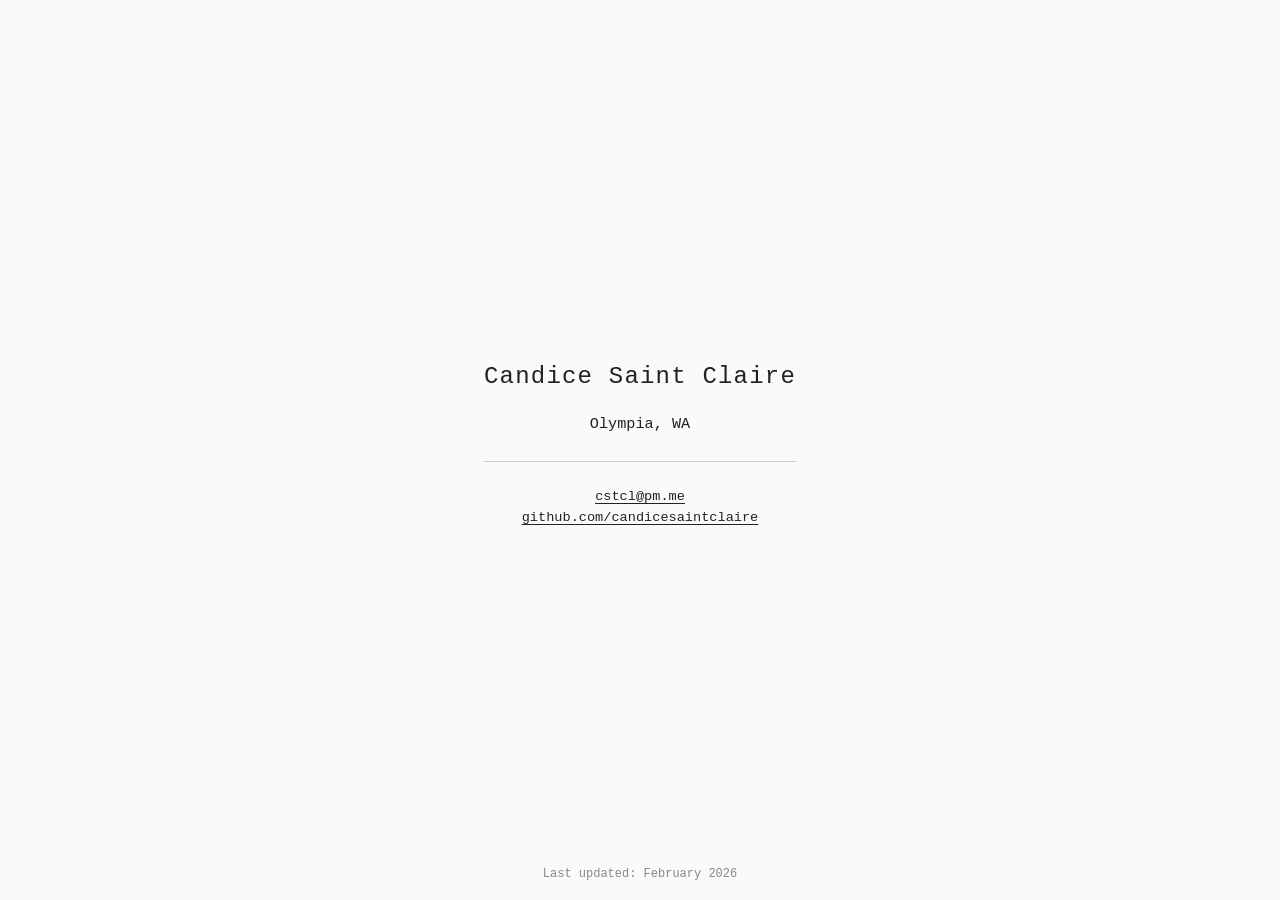
==== commit 15cc491b: "Update index.html" ====
--- a/index.html
+++ b/index.html
@@ -1,123 +1,88 @@
 <!DOCTYPE html>
 <html lang="en">
 <head>
-  <meta charset="UTF-8" />
-  <meta name="viewport" content="width=device-width, initial-scale=1.0" />
-  <title>Candice Saint Claire</title>
-  <meta name="description" content="Independent archival researcher and acquisitions specialist specializing in historically and culturally significant artifacts." />
-  <link rel="stylesheet" href="style.css" />
+    <meta charset="UTF-8">
+    <meta name="viewport" content="width=device-width, initial-scale=1.0">
+    <title>Candice Saint Claire</title>
+    <style>
+        * {
+            margin: 0;
+            padding: 0;
+            box-sizing: border-box;
+        }
+        
+        body {
+            font-family: "Courier New", Courier, monospace;
+            background: #fafafa;
+            color: #222;
+            min-height: 100vh;
+            display: flex;
+            flex-direction: column;
+            justify-content: center;
+            align-items: center;
+            padding: 2rem;
+            line-height: 1.6;
+        }
+        
+        main {
+            max-width: 500px;
+            text-align: center;
+        }
+        
+        h1 {
+            font-size: 1.5rem;
+            font-weight: normal;
+            margin-bottom: 1rem;
+            letter-spacing: 0.05em;
+        }
+        
+        p {
+            margin-bottom: 0.8rem;
+            font-size: 0.95rem;
+        }
+        
+        a {
+            color: #222;
+            text-decoration: underline;
+            text-underline-offset: 0.2em;
+        }
+        
+        a:hover {
+            background: #222;
+            color: #fafafa;
+        }
+        
+        .divider {
+            margin: 1.5rem 0;
+            border: none;
+            border-top: 1px solid #ccc;
+        }
+        
+        .contact {
+            font-size: 0.85rem;
+        }
+        
+        footer {
+            position: fixed;
+            bottom: 1rem;
+            font-size: 0.75rem;
+            color: #888;
+        }
+    </style>
 </head>
 <body>
-
-  <!-- Navigation -->
-  <nav>
-    <div class="nav-inner">
-      <a href="index.html" class="nav-logo">Candice <span>Saint Claire</span></a>
-      <ul class="nav-links">
-        <li><a href="index.html">Home</a></li>
-        <li><a href="about.html">About</a></li>
-        <li><a href="work.html">Work</a></li>
-        <li><a href="contact.html">Contact</a></li>
-      </ul>
-      <div style="display:flex;align-items:center;gap:1rem;">
-        <button class="theme-toggle" id="theme-toggle" aria-label="Toggle theme">
-          <svg class="icon-moon" viewBox="0 0 24 24" fill="none" stroke="currentColor" stroke-width="2">
-            <path d="M21 12.79A9 9 0 1 1 11.21 3 7 7 0 0 0 21 12.79z"/>
-          </svg>
-          <svg class="icon-sun" viewBox="0 0 24 24" fill="none" stroke="currentColor" stroke-width="2">
-            <circle cx="12" cy="12" r="5"/>
-            <line x1="12" y1="1" x2="12" y2="3"/>
-            <line x1="12" y1="21" x2="12" y2="23"/>
-            <line x1="4.22" y1="4.22" x2="5.64" y2="5.64"/>
-            <line x1="18.36" y1="18.36" x2="19.78" y2="19.78"/>
-            <line x1="1" y1="12" x2="3" y2="12"/>
-            <line x1="21" y1="12" x2="23" y2="12"/>
-            <line x1="4.22" y1="19.78" x2="5.64" y2="18.36"/>
-            <line x1="18.36" y1="5.64" x2="19.78" y2="4.22"/>
-          </svg>
-        </button>
-        <button class="nav-mobile-toggle" aria-label="Menu">
-          <span></span><span></span><span></span>
-        </button>
-      </div>
-    </div>
-  </nav>
-
-  <main class="page">
-
-    <!-- Hero -->
-    <section class="hero">
-      <div class="hero-content container fade-up">
-        <div class="hero-label">
-          <span class="mono">Olympia, Washington</span>
-        </div>
-        <h1 class="hero-title">
-          I specialize in uncovering,<br>
-          preserving, and <em>contextualizing</em><br>
-          historically &amp; culturally<br>
-          significant artifacts —
-        </h1>
-        <div class="hero-divider"></div>
-        <p class="hero-body delay-2 fade-up">
-          and building modern commerce around the stories they tell.
+    <main>
+        <h1>Candice Saint Claire</h1>
+        <p>Olympia, WA</p>
+        
+        <hr class="divider">
+        
+        <p class="contact">
+            <a href="mailto:cstcl@pm.me">cstcl@pm.me</a><br>
+            <a href="https://github.com/candicesaintclaire">github.com/candicesaintclaire</a>
         </p>
-        <a href="work.html" class="hero-cta delay-3 fade-up">
-          Take a look at some of what I've found
-          <svg viewBox="0 0 24 24" fill="none" stroke="currentColor" stroke-width="2" width="14" height="14" style="width:14px;height:14px;flex-shrink:0;">
-            <line x1="5" y1="12" x2="19" y2="12"/>
-            <polyline points="12 5 19 12 12 19"/>
-          </svg>
-        </a>
-      </div>
-      <div class="hero-image">
-        <img src="candice.png" alt="Candice Saint Claire" />
-      </div>
-    </section>
-
-    <!-- Pillars -->
-    <section class="pillars">
-      <div class="container">
-        <div class="pillars-header observe">
-          <span class="mono">What I do</span>
-        </div>
-        <div class="pillars-grid">
-          <div class="pillar observe">
-            <div class="pillar-number">01</div>
-            <h2 class="pillar-title"><span>Find</span> &amp; Research</h2>
-            <p class="pillar-body">
-              Acquiring and identifying historically significant materials through disciplined methodology, institutional verification, and tools most resellers never touch.
-            </p>
-          </div>
-          <div class="pillar observe">
-            <div class="pillar-number">02</div>
-            <h2 class="pillar-title"><span>Share</span> &amp; Teach</h2>
-            <p class="pillar-body">
-              Writing about AI, research process, and modern reselling — because better tools and better thinking help everyone do this work more honestly.
-            </p>
-          </div>
-          <div class="pillar observe">
-            <div class="pillar-number">03</div>
-            <h2 class="pillar-title"><span>Build</span> &amp; Improve</h2>
-            <p class="pillar-body">
-              Developing the systems, workflows, and technologies that make rigorous research sustainable at the pace modern commerce demands.
-            </p>
-          </div>
-        </div>
-      </div>
-    </section>
-
-  </main>
-
-  <!-- Footer -->
-  <footer>
-    <div class="container">
-      <div class="footer-inner">
-        <span class="footer-name">Candice Saint Claire</span>
-        <span class="footer-copy">candicesaintclaire.com</span>
-      </div>
-    </div>
-  </footer>
-
-  <script src="script.js"></script>
+    </main>
+    
+    <footer>Last updated: February 2026</footer>
 </body>
 </html>
